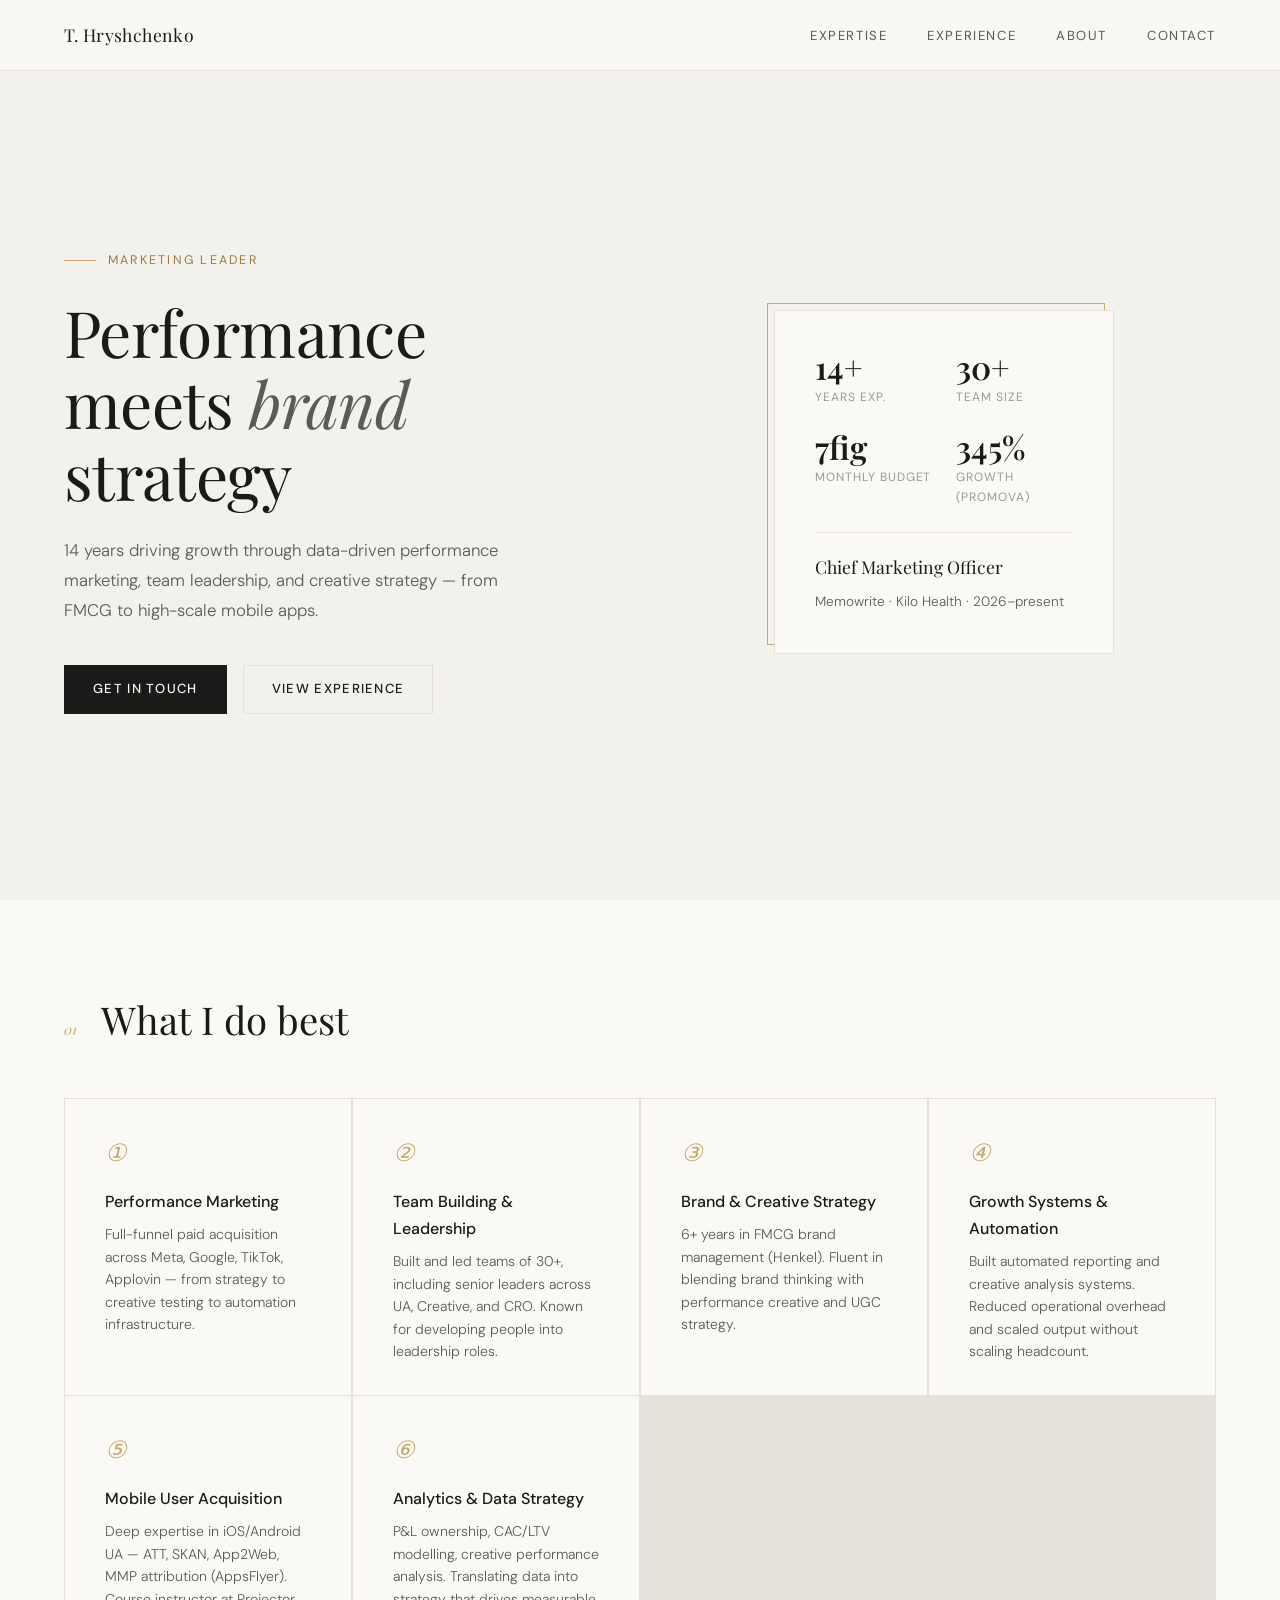
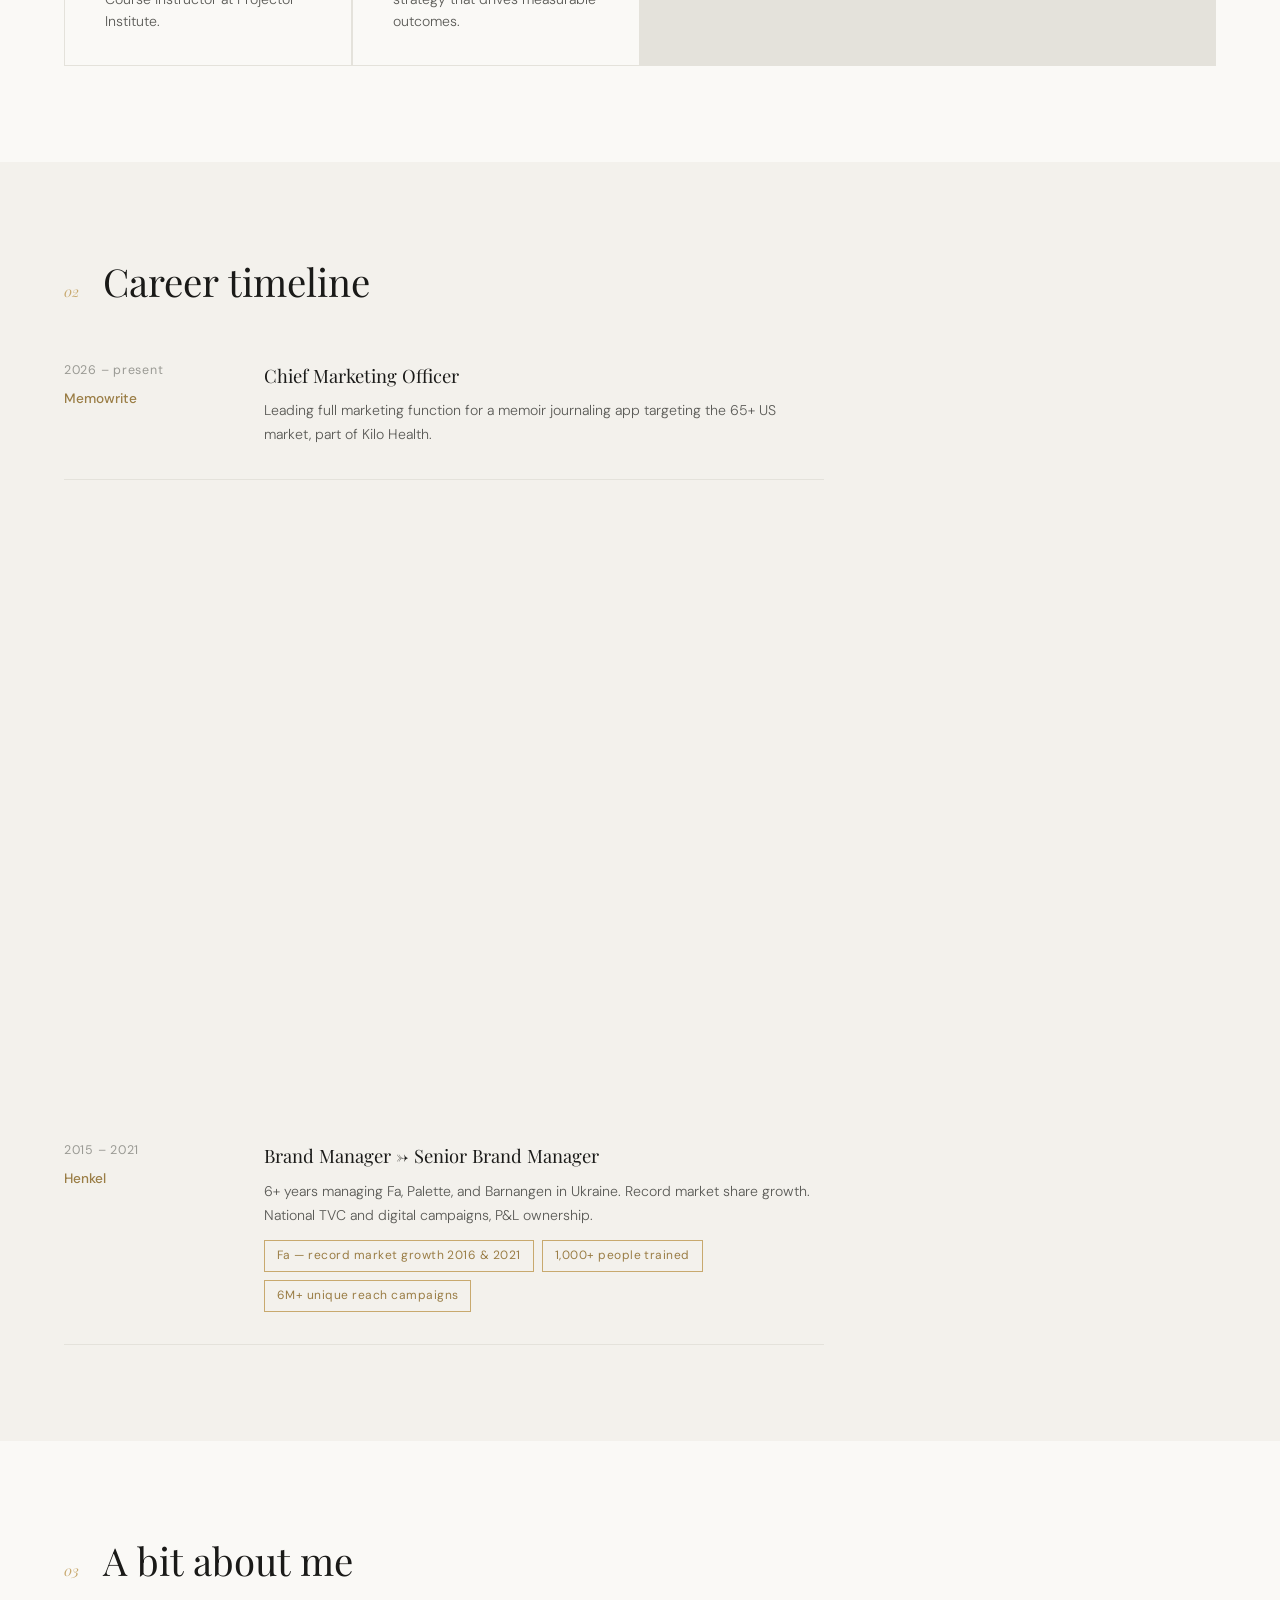
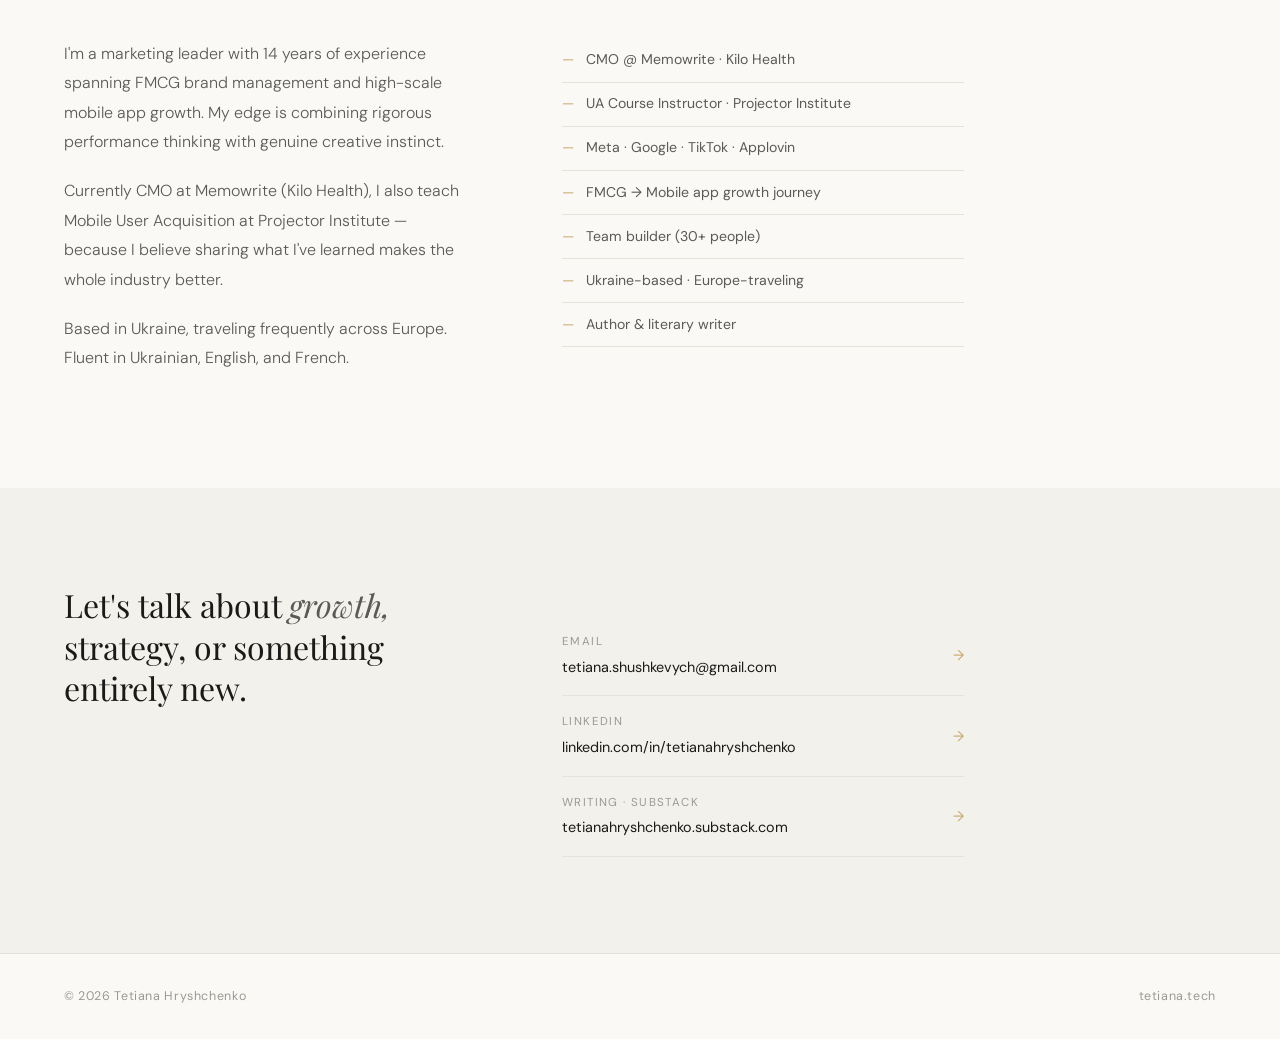
==== index.html @ 13cd7131 "Add files via upload" ====
<!DOCTYPE html>
<html lang="en">
<head>
<meta charset="UTF-8">
<meta name="viewport" content="width=device-width, initial-scale=1.0">
<title>Tetiana Hryshchenko — Marketing Leader</title>
<link rel="preconnect" href="https://fonts.googleapis.com">
<link href="https://fonts.googleapis.com/css2?family=Playfair+Display:ital,wght@0,400;0,600;1,400&family=DM+Sans:wght@300;400;500&display=swap" rel="stylesheet">
<style>
  *, *::before, *::after { box-sizing: border-box; margin: 0; padding: 0; }

  :root {
    --ink: #1a1a18;
    --ink-soft: #5a5a56;
    --ink-muted: #9a9a94;
    --paper: #faf9f6;
    --paper-warm: #f3f1ec;
    --accent: #c8a96e;
    --accent-dark: #9a7d45;
    --line: #e4e2db;
  }

  html { scroll-behavior: smooth; }

  body {
    font-family: 'DM Sans', sans-serif;
    background: var(--paper);
    color: var(--ink);
    font-size: 16px;
    line-height: 1.7;
    overflow-x: hidden;
  }

  /* NAV */
  nav {
    position: fixed; top: 0; left: 0; right: 0; z-index: 100;
    display: flex; align-items: center; justify-content: space-between;
    padding: 1.25rem 4rem;
    background: rgba(250,249,246,0.92);
    backdrop-filter: blur(12px);
    border-bottom: 0.5px solid var(--line);
  }

  .nav-logo {
    font-family: 'Playfair Display', serif;
    font-size: 1.1rem;
    color: var(--ink);
    text-decoration: none;
    letter-spacing: 0.02em;
  }

  .nav-links { display: flex; gap: 2.5rem; list-style: none; }
  .nav-links a {
    font-size: 0.82rem;
    letter-spacing: 0.12em;
    text-transform: uppercase;
    color: var(--ink-soft);
    text-decoration: none;
    transition: color 0.2s;
  }
  .nav-links a:hover { color: var(--ink); }

  /* HERO */
  .hero {
    min-height: 100vh;
    display: grid;
    grid-template-columns: 1fr 1fr;
    align-items: center;
    padding: 8rem 4rem 4rem;
    gap: 4rem;
    position: relative;
  }

  .hero::before {
    content: '';
    position: absolute;
    top: 0; right: 0;
    width: 45%;
    height: 100%;
    background: var(--paper-warm);
    z-index: 0;
  }

  .hero-text { position: relative; z-index: 1; }

  .hero-eyebrow {
    font-size: 0.78rem;
    letter-spacing: 0.18em;
    text-transform: uppercase;
    color: var(--accent-dark);
    margin-bottom: 1.5rem;
    display: flex;
    align-items: center;
    gap: 0.75rem;
  }

  .hero-eyebrow::before {
    content: '';
    display: inline-block;
    width: 2rem;
    height: 1px;
    background: var(--accent);
  }

  h1 {
    font-family: 'Playfair Display', serif;
    font-size: clamp(2.8rem, 5vw, 4.2rem);
    font-weight: 400;
    line-height: 1.12;
    letter-spacing: -0.01em;
    margin-bottom: 1.5rem;
  }

  h1 em {
    font-style: italic;
    color: var(--ink-soft);
  }

  .hero-desc {
    font-size: 1.05rem;
    color: var(--ink-soft);
    max-width: 460px;
    margin-bottom: 2.5rem;
    font-weight: 300;
    line-height: 1.8;
  }

  .cta-row { display: flex; gap: 1rem; flex-wrap: wrap; }

  .btn {
    display: inline-block;
    padding: 0.75rem 1.75rem;
    font-size: 0.82rem;
    letter-spacing: 0.1em;
    text-transform: uppercase;
    text-decoration: none;
    font-family: 'DM Sans', sans-serif;
    font-weight: 500;
    transition: all 0.2s;
    cursor: pointer;
  }

  .btn-primary {
    background: var(--ink);
    color: var(--paper);
    border: 1px solid var(--ink);
  }
  .btn-primary:hover { background: var(--ink-soft); border-color: var(--ink-soft); }

  .btn-outline {
    background: transparent;
    color: var(--ink);
    border: 1px solid var(--line);
  }
  .btn-outline:hover { border-color: var(--ink-soft); }

  .hero-visual {
    position: relative; z-index: 1;
    display: flex;
    align-items: flex-end;
    justify-content: center;
    padding: 2rem;
  }

  .hero-card {
    background: var(--paper);
    border: 0.5px solid var(--line);
    padding: 2.5rem;
    max-width: 340px;
    width: 100%;
    position: relative;
  }

  .hero-card::before {
    content: '';
    position: absolute;
    top: -8px; left: -8px;
    right: 8px; bottom: 8px;
    border: 0.5px solid var(--accent);
    z-index: -1;
  }

  .stat-row {
    display: grid;
    grid-template-columns: 1fr 1fr;
    gap: 1.5rem;
    margin-bottom: 1.5rem;
  }

  .stat-item { }
  .stat-num {
    font-family: 'Playfair Display', serif;
    font-size: 2rem;
    font-weight: 600;
    line-height: 1;
    color: var(--ink);
  }
  .stat-label {
    font-size: 0.75rem;
    color: var(--ink-muted);
    letter-spacing: 0.08em;
    text-transform: uppercase;
    margin-top: 0.25rem;
  }

  .hero-card-title {
    font-family: 'Playfair Display', serif;
    font-size: 1.1rem;
    margin-bottom: 0.5rem;
  }

  .hero-card-sub {
    font-size: 0.85rem;
    color: var(--ink-soft);
    font-weight: 300;
  }

  .hero-card-divider {
    height: 0.5px;
    background: var(--line);
    margin: 1.25rem 0;
  }

  /* SECTIONS */
  section { padding: 6rem 4rem; }
  section:nth-child(even) { background: var(--paper-warm); }

  .section-header {
    display: flex;
    align-items: baseline;
    gap: 1.5rem;
    margin-bottom: 3.5rem;
  }

  .section-num {
    font-family: 'Playfair Display', serif;
    font-size: 0.9rem;
    color: var(--accent);
    font-style: italic;
  }

  h2 {
    font-family: 'Playfair Display', serif;
    font-size: clamp(1.8rem, 3vw, 2.4rem);
    font-weight: 400;
    line-height: 1.2;
  }

  /* EXPERTISE */
  .expertise-grid {
    display: grid;
    grid-template-columns: repeat(auto-fit, minmax(260px, 1fr));
    gap: 1.5px;
    background: var(--line);
    border: 0.5px solid var(--line);
  }

  .expertise-cell {
    background: var(--paper);
    padding: 2rem 2.5rem;
    transition: background 0.2s;
  }

  .expertise-cell:hover { background: var(--paper-warm); }

  .expertise-icon {
    font-size: 1.5rem;
    margin-bottom: 1rem;
    color: var(--accent);
    font-family: 'Playfair Display', serif;
    font-style: italic;
  }

  .expertise-title {
    font-weight: 500;
    font-size: 1rem;
    margin-bottom: 0.5rem;
  }

  .expertise-desc {
    font-size: 0.88rem;
    color: var(--ink-soft);
    line-height: 1.6;
    font-weight: 300;
  }

  /* EXPERIENCE */
  .timeline { max-width: 760px; }

  .timeline-item {
    display: grid;
    grid-template-columns: 160px 1fr;
    gap: 2.5rem;
    padding: 2rem 0;
    border-bottom: 0.5px solid var(--line);
    position: relative;
  }

  .timeline-item:first-child { padding-top: 0; }

  .timeline-left { }

  .timeline-period {
    font-size: 0.78rem;
    color: var(--ink-muted);
    letter-spacing: 0.06em;
    margin-bottom: 0.35rem;
  }

  .timeline-company {
    font-size: 0.85rem;
    color: var(--accent-dark);
    font-weight: 500;
  }

  .timeline-right { }

  .timeline-role {
    font-family: 'Playfair Display', serif;
    font-size: 1.15rem;
    margin-bottom: 0.5rem;
    font-weight: 400;
  }

  .timeline-desc {
    font-size: 0.88rem;
    color: var(--ink-soft);
    font-weight: 300;
    line-height: 1.7;
  }

  .timeline-highlights {
    list-style: none;
    margin-top: 0.75rem;
    display: flex;
    flex-wrap: wrap;
    gap: 0.5rem;
  }

  .timeline-highlights li {
    font-size: 0.75rem;
    padding: 0.3rem 0.75rem;
    border: 0.5px solid var(--accent);
    color: var(--accent-dark);
    letter-spacing: 0.04em;
  }

  /* ABOUT */
  .about-grid {
    display: grid;
    grid-template-columns: 1fr 1fr;
    gap: 6rem;
    align-items: start;
    max-width: 900px;
  }

  .about-text p {
    color: var(--ink-soft);
    font-weight: 300;
    line-height: 1.85;
    margin-bottom: 1.2rem;
    font-size: 1rem;
  }

  .about-list { list-style: none; }
  .about-list li {
    padding: 0.6rem 0;
    border-bottom: 0.5px solid var(--line);
    font-size: 0.88rem;
    color: var(--ink-soft);
    display: flex;
    gap: 0.75rem;
    align-items: center;
  }
  .about-list li::before {
    content: '—';
    color: var(--accent);
    flex-shrink: 0;
  }

  /* CONTACT */
  .contact-inner {
    display: grid;
    grid-template-columns: 1fr 1fr;
    gap: 6rem;
    align-items: start;
    max-width: 900px;
  }

  .contact-text {
    font-family: 'Playfair Display', serif;
    font-size: clamp(1.6rem, 2.5vw, 2.2rem);
    font-weight: 400;
    line-height: 1.3;
    color: var(--ink);
  }

  .contact-text em {
    font-style: italic;
    color: var(--ink-soft);
  }

  .contact-links { list-style: none; margin-top: 2rem; }
  .contact-links li {
    padding: 1rem 0;
    border-bottom: 0.5px solid var(--line);
  }
  .contact-links a {
    text-decoration: none;
    color: var(--ink);
    font-size: 0.9rem;
    display: flex;
    align-items: center;
    justify-content: space-between;
    transition: color 0.2s;
  }
  .contact-links a:hover { color: var(--accent-dark); }
  .contact-links .link-label {
    font-size: 0.72rem;
    letter-spacing: 0.12em;
    text-transform: uppercase;
    color: var(--ink-muted);
    margin-bottom: 0.2rem;
  }
  .contact-links .arrow { color: var(--accent); }

  /* FOOTER */
  footer {
    padding: 2rem 4rem;
    border-top: 0.5px solid var(--line);
    display: flex;
    justify-content: space-between;
    align-items: center;
    font-size: 0.78rem;
    color: var(--ink-muted);
    letter-spacing: 0.05em;
  }

  /* ANIMATIONS */
  .fade-up {
    opacity: 0;
    transform: translateY(24px);
    transition: opacity 0.7s ease, transform 0.7s ease;
  }
  .fade-up.visible {
    opacity: 1;
    transform: none;
  }

  /* RESPONSIVE */
  @media (max-width: 900px) {
    nav { padding: 1rem 1.5rem; }
    .nav-links { display: none; }
    .hero { grid-template-columns: 1fr; padding: 6rem 1.5rem 3rem; min-height: auto; }
    .hero::before { display: none; }
    .hero-visual { display: none; }
    section { padding: 4rem 1.5rem; }
    .timeline-item { grid-template-columns: 1fr; gap: 0.5rem; }
    .about-grid, .contact-inner { grid-template-columns: 1fr; gap: 2.5rem; }
    footer { padding: 1.5rem; flex-direction: column; gap: 0.5rem; text-align: center; }
  }
</style>
</head>
<body>

<nav>
  <a href="#" class="nav-logo">T. Hryshchenko</a>
  <ul class="nav-links">
    <li><a href="#expertise">Expertise</a></li>
    <li><a href="#experience">Experience</a></li>
    <li><a href="#about">About</a></li>
    <li><a href="#contact">Contact</a></li>
  </ul>
</nav>

<!-- HERO -->
<section class="hero" id="top">
  <div class="hero-text">
    <div class="hero-eyebrow">Marketing Leader</div>
    <h1>Performance<br>meets <em>brand</em><br>strategy</h1>
    <p class="hero-desc">14 years driving growth through data-driven performance marketing, team leadership, and creative strategy — from FMCG to high-scale mobile apps.</p>
    <div class="cta-row">
      <a href="#contact" class="btn btn-primary">Get in touch</a>
      <a href="#experience" class="btn btn-outline">View experience</a>
    </div>
  </div>

  <div class="hero-visual">
    <div class="hero-card">
      <div class="stat-row">
        <div class="stat-item">
          <div class="stat-num">14+</div>
          <div class="stat-label">Years exp.</div>
        </div>
        <div class="stat-item">
          <div class="stat-num">30+</div>
          <div class="stat-label">Team size</div>
        </div>
        <div class="stat-item">
          <div class="stat-num">7fig</div>
          <div class="stat-label">Monthly budget</div>
        </div>
        <div class="stat-item">
          <div class="stat-num">345%</div>
          <div class="stat-label">Growth (Promova)</div>
        </div>
      </div>
      <div class="hero-card-divider"></div>
      <div class="hero-card-title">Chief Marketing Officer</div>
      <div class="hero-card-sub">Memowrite · Kilo Health · 2026–present</div>
    </div>
  </div>
</section>

<!-- EXPERTISE -->
<section id="expertise">
  <div class="section-header fade-up">
    <span class="section-num">01</span>
    <h2>What I do best</h2>
  </div>
  <div class="expertise-grid">
    <div class="expertise-cell fade-up">
      <div class="expertise-icon">①</div>
      <div class="expertise-title">Performance Marketing</div>
      <div class="expertise-desc">Full-funnel paid acquisition across Meta, Google, TikTok, Applovin — from strategy to creative testing to automation infrastructure.</div>
    </div>
    <div class="expertise-cell fade-up">
      <div class="expertise-icon">②</div>
      <div class="expertise-title">Team Building & Leadership</div>
      <div class="expertise-desc">Built and led teams of 30+, including senior leaders across UA, Creative, and CRO. Known for developing people into leadership roles.</div>
    </div>
    <div class="expertise-cell fade-up">
      <div class="expertise-icon">③</div>
      <div class="expertise-title">Brand & Creative Strategy</div>
      <div class="expertise-desc">6+ years in FMCG brand management (Henkel). Fluent in blending brand thinking with performance creative and UGC strategy.</div>
    </div>
    <div class="expertise-cell fade-up">
      <div class="expertise-icon">④</div>
      <div class="expertise-title">Growth Systems & Automation</div>
      <div class="expertise-desc">Built automated reporting and creative analysis systems. Reduced operational overhead and scaled output without scaling headcount.</div>
    </div>
    <div class="expertise-cell fade-up">
      <div class="expertise-icon">⑤</div>
      <div class="expertise-title">Mobile User Acquisition</div>
      <div class="expertise-desc">Deep expertise in iOS/Android UA — ATT, SKAN, App2Web, MMP attribution (AppsFlyer). Course instructor at Projector Institute.</div>
    </div>
    <div class="expertise-cell fade-up">
      <div class="expertise-icon">⑥</div>
      <div class="expertise-title">Analytics & Data Strategy</div>
      <div class="expertise-desc">P&L ownership, CAC/LTV modelling, creative performance analysis. Translating data into strategy that drives measurable outcomes.</div>
    </div>
  </div>
</section>

<!-- EXPERIENCE -->
<section id="experience">
  <div class="section-header fade-up">
    <span class="section-num">02</span>
    <h2>Career timeline</h2>
  </div>
  <div class="timeline">

    <div class="timeline-item fade-up">
      <div class="timeline-left">
        <div class="timeline-period">2026 – present</div>
        <div class="timeline-company">Memowrite</div>
      </div>
      <div class="timeline-right">
        <div class="timeline-role">Chief Marketing Officer</div>
        <div class="timeline-desc">Leading full marketing function for a memoir journaling app targeting the 65+ US market, part of Kilo Health.</div>
      </div>
    </div>

    <div class="timeline-item fade-up">
      <div class="timeline-left">
        <div class="timeline-period">2025 – 2026</div>
        <div class="timeline-company">w7g (SUITSME)</div>
      </div>
      <div class="timeline-right">
        <div class="timeline-role">VP of Marketing</div>
        <div class="timeline-desc">Built performance marketing infrastructure from early-stage to scalable acquisition across Meta, Applovin, and web for mental health app Fabu.</div>
        <ul class="timeline-highlights">
          <li>Double-digit CAC reduction</li>
          <li>100%+ ROAS weeks on web</li>
          <li>UA–Creative–Product collaboration</li>
        </ul>
      </div>
    </div>

    <div class="timeline-item fade-up">
      <div class="timeline-left">
        <div class="timeline-period">2024 – 2025</div>
        <div class="timeline-company">Genesis / Promova</div>
      </div>
      <div class="timeline-right">
        <div class="timeline-role">Head of Performance Marketing</div>
        <div class="timeline-desc">Built a full-stack performance engine for a language learning app — integrating strategy, media buying, creative production, analytics, and automation.</div>
        <ul class="timeline-highlights">
          <li>345% growth</li>
          <li>7-figure monthly budget</li>
          <li>Team of 30+</li>
        </ul>
      </div>
    </div>

    <div class="timeline-item fade-up">
      <div class="timeline-left">
        <div class="timeline-period">2023 – 2024</div>
        <div class="timeline-company">Genesis / Promova</div>
      </div>
      <div class="timeline-right">
        <div class="timeline-role">User Acquisition Lead</div>
        <div class="timeline-desc">Led strategic scaling of paid UA across Meta, Google, Snapchat, TikTok — achieving target CAC and ROMI across multiple acquisition streams.</div>
        <ul class="timeline-highlights">
          <li>Team of 6+ media buyers</li>
          <li>4 promoted to leadership</li>
        </ul>
      </div>
    </div>

    <div class="timeline-item fade-up">
      <div class="timeline-left">
        <div class="timeline-period">2015 – 2021</div>
        <div class="timeline-company">Henkel</div>
      </div>
      <div class="timeline-right">
        <div class="timeline-role">Brand Manager → Senior Brand Manager</div>
        <div class="timeline-desc">6+ years managing Fa, Palette, and Barnangen in Ukraine. Record market share growth. National TVC and digital campaigns, P&L ownership.</div>
        <ul class="timeline-highlights">
          <li>Fa — record market growth 2016 & 2021</li>
          <li>1,000+ people trained</li>
          <li>6M+ unique reach campaigns</li>
        </ul>
      </div>
    </div>

  </div>
</section>

<!-- ABOUT -->
<section id="about">
  <div class="section-header fade-up">
    <span class="section-num">03</span>
    <h2>A bit about me</h2>
  </div>
  <div class="about-grid">
    <div class="about-text fade-up">
      <p>I'm a marketing leader with 14 years of experience spanning FMCG brand management and high-scale mobile app growth. My edge is combining rigorous performance thinking with genuine creative instinct.</p>
      <p>Currently CMO at Memowrite (Kilo Health), I also teach Mobile User Acquisition at Projector Institute — because I believe sharing what I've learned makes the whole industry better.</p>
      <p>Based in Ukraine, traveling frequently across Europe. Fluent in Ukrainian, English, and French.</p>
    </div>
    <div class="fade-up">
      <ul class="about-list">
        <li>CMO @ Memowrite · Kilo Health</li>
        <li>UA Course Instructor · Projector Institute</li>
        <li>Meta · Google · TikTok · Applovin</li>
        <li>FMCG → Mobile app growth journey</li>
        <li>Team builder (30+ people)</li>
        <li>Ukraine-based · Europe-traveling</li>
        <li>Author & literary writer</li>
      </ul>
    </div>
  </div>
</section>

<!-- CONTACT -->
<section id="contact">
  <div class="contact-inner">
    <div class="fade-up">
      <div class="contact-text">
        Let's talk about <em>growth,</em> strategy, or something entirely new.
      </div>
    </div>
    <div class="fade-up">
      <ul class="contact-links">
        <li>
          <a href="mailto:tetiana.shushkevych@gmail.com">
            <div>
              <div class="link-label">Email</div>
              tetiana.shushkevych@gmail.com
            </div>
            <span class="arrow">→</span>
          </a>
        </li>
        <li>
          <a href="https://www.linkedin.com/in/tetianahryshchenko" target="_blank" rel="noopener">
            <div>
              <div class="link-label">LinkedIn</div>
              linkedin.com/in/tetianahryshchenko
            </div>
            <span class="arrow">→</span>
          </a>
        </li>
        <li>
          <a href="https://tetianahryshchenko.substack.com" target="_blank" rel="noopener">
            <div>
              <div class="link-label">Writing · Substack</div>
              tetianahryshchenko.substack.com
            </div>
            <span class="arrow">→</span>
          </a>
        </li>
      </ul>
    </div>
  </div>
</section>

<footer>
  <span>© 2026 Tetiana Hryshchenko</span>
  <span>tetiana.tech</span>
</footer>

<script>
  const observer = new IntersectionObserver((entries) => {
    entries.forEach((entry, i) => {
      if (entry.isIntersecting) {
        setTimeout(() => entry.target.classList.add('visible'), i * 80);
      }
    });
  }, { threshold: 0.12 });

  document.querySelectorAll('.fade-up').forEach(el => observer.observe(el));
</script>
</body>
</html>
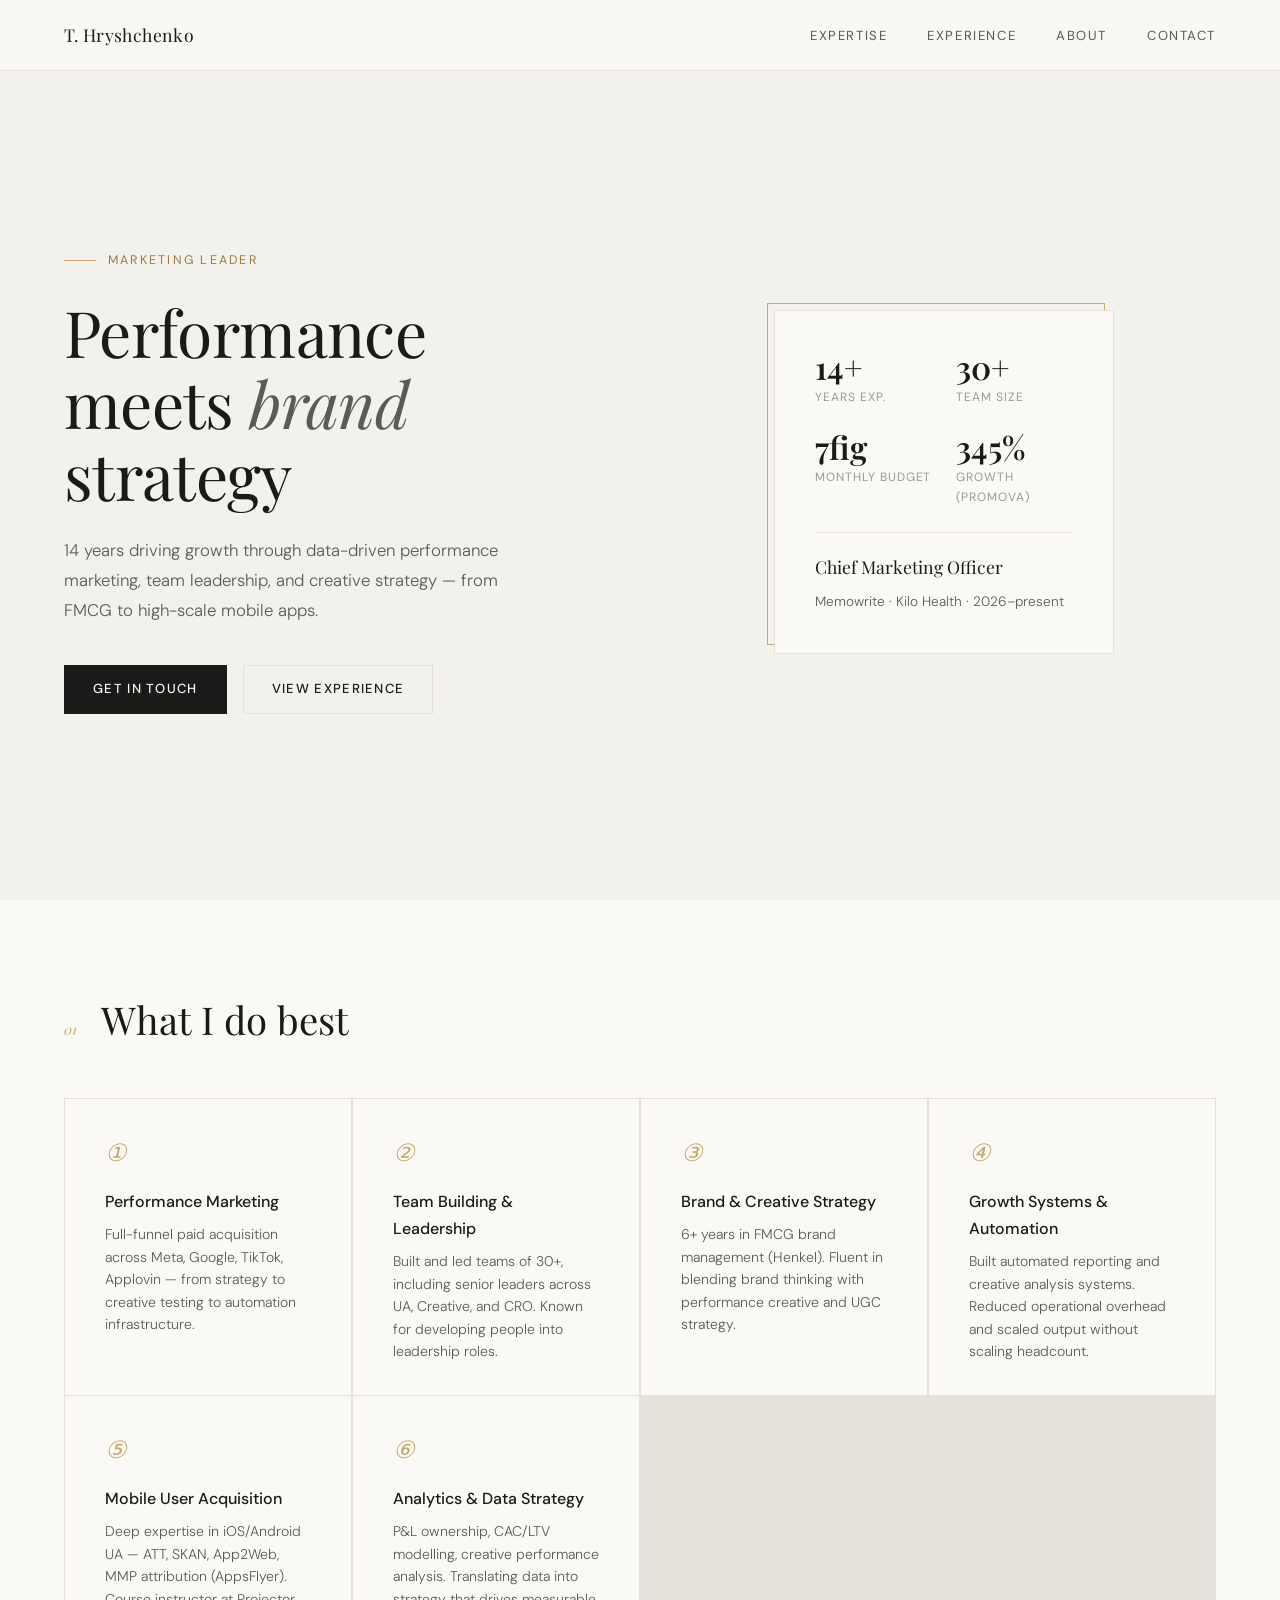
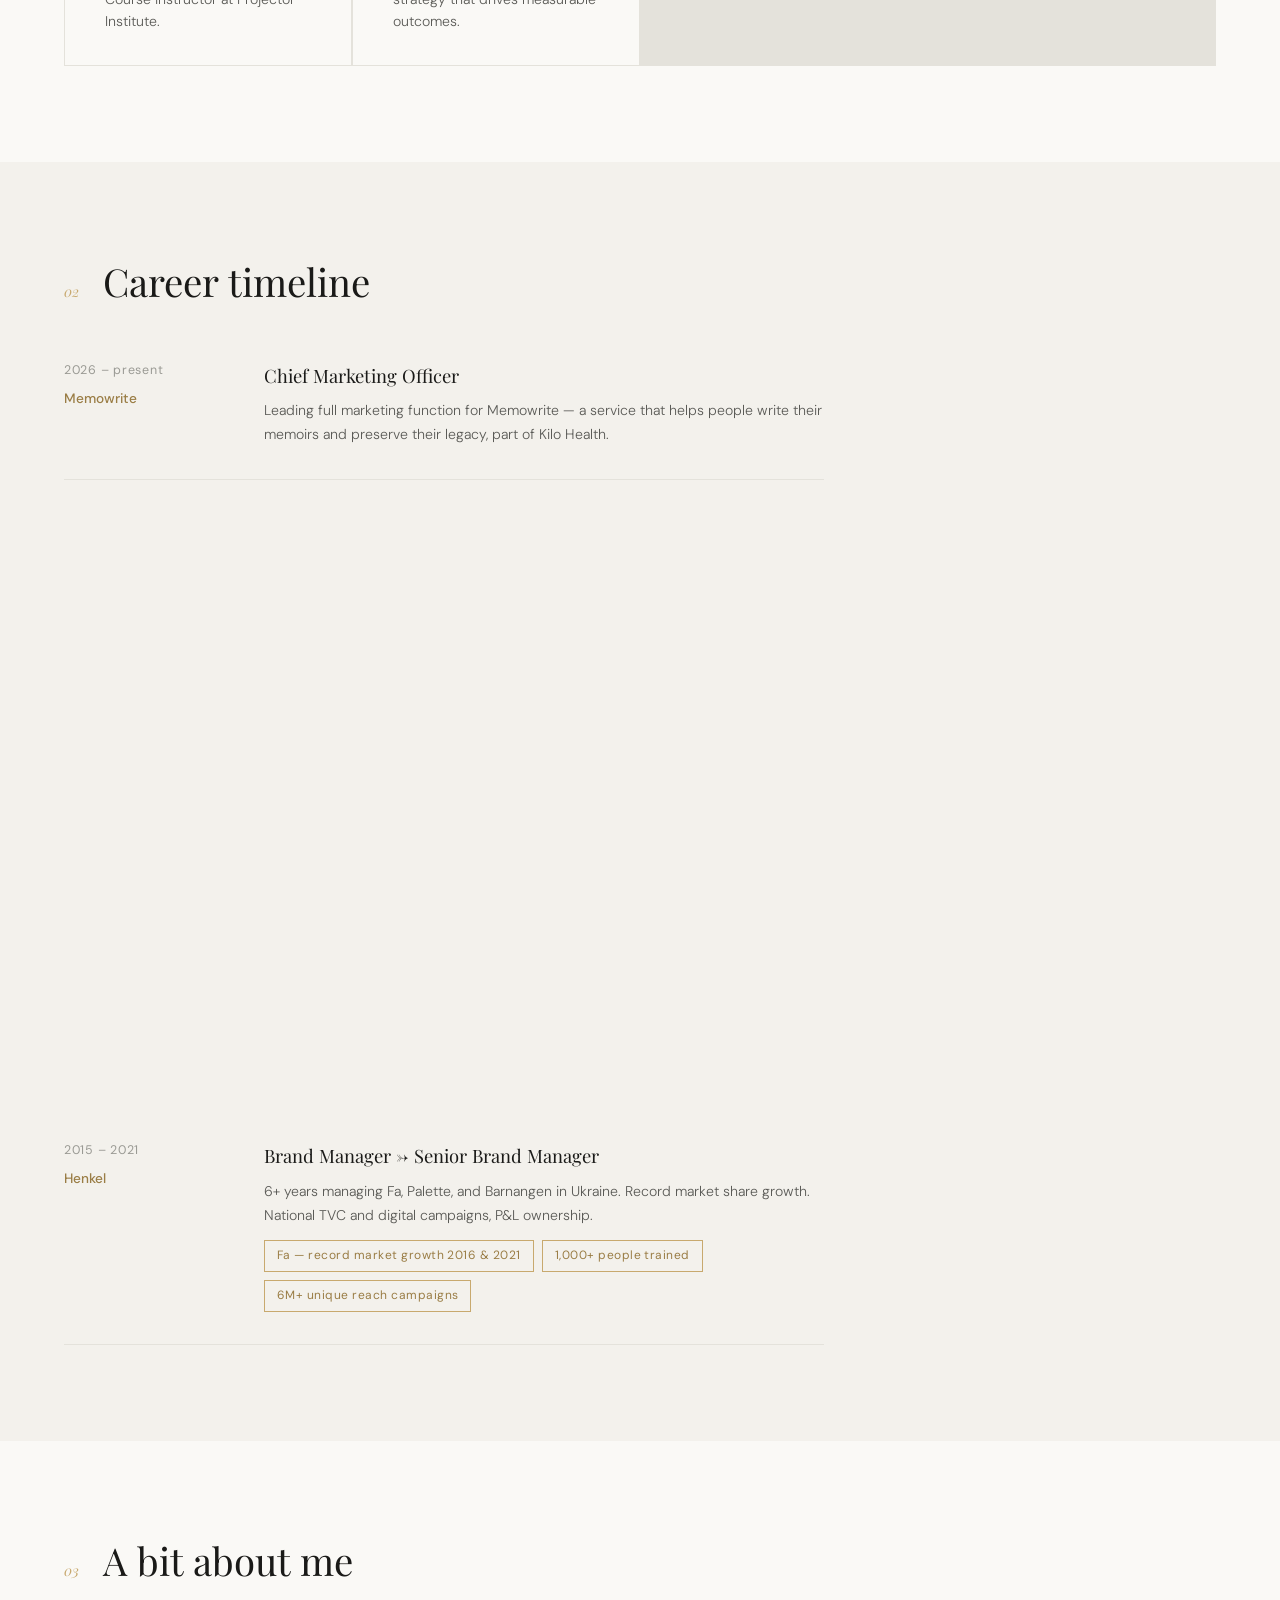
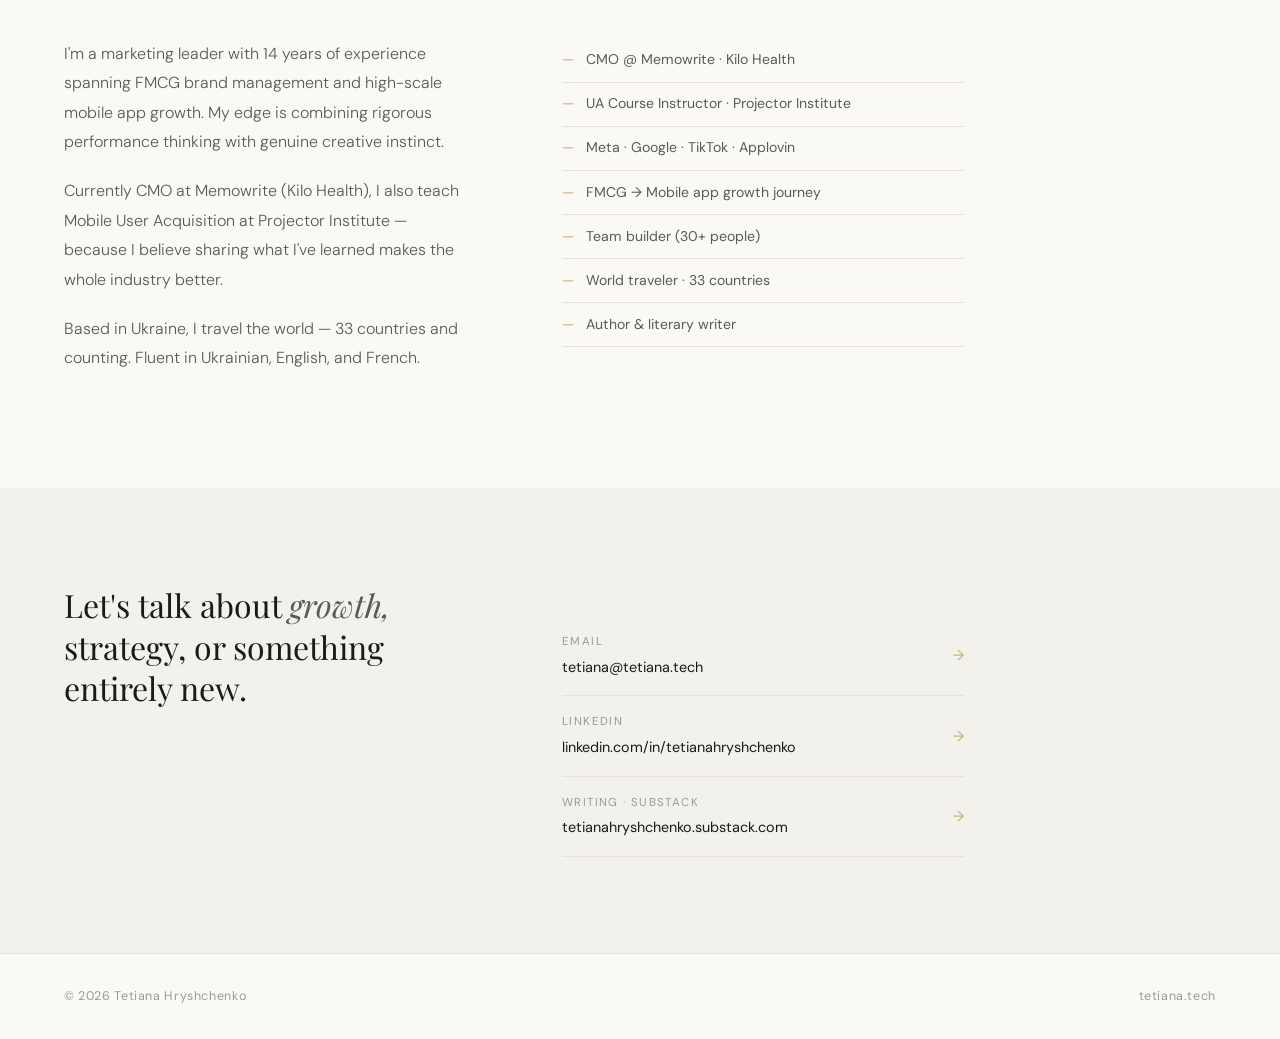
==== commit 2968e40e: "Add files via upload" ====
--- a/index.html
+++ b/index.html
@@ -567,7 +567,7 @@
       </div>
       <div class="timeline-right">
         <div class="timeline-role">Chief Marketing Officer</div>
-        <div class="timeline-desc">Leading full marketing function for a memoir journaling app targeting the 65+ US market, part of Kilo Health.</div>
+        <div class="timeline-desc">Leading full marketing function for Memowrite — a service that helps people write their memoirs and preserve their legacy, part of Kilo Health.</div>
       </div>
     </div>
 
@@ -647,7 +647,7 @@
     <div class="about-text fade-up">
       <p>I'm a marketing leader with 14 years of experience spanning FMCG brand management and high-scale mobile app growth. My edge is combining rigorous performance thinking with genuine creative instinct.</p>
       <p>Currently CMO at Memowrite (Kilo Health), I also teach Mobile User Acquisition at Projector Institute — because I believe sharing what I've learned makes the whole industry better.</p>
-      <p>Based in Ukraine, traveling frequently across Europe. Fluent in Ukrainian, English, and French.</p>
+      <p>Based in Ukraine, I travel the world — 33 countries and counting. Fluent in Ukrainian, English, and French.</p>
     </div>
     <div class="fade-up">
       <ul class="about-list">
@@ -656,7 +656,7 @@
         <li>Meta · Google · TikTok · Applovin</li>
         <li>FMCG → Mobile app growth journey</li>
         <li>Team builder (30+ people)</li>
-        <li>Ukraine-based · Europe-traveling</li>
+        <li>World traveler · 33 countries</li>
         <li>Author & literary writer</li>
       </ul>
     </div>
@@ -674,10 +674,10 @@
     <div class="fade-up">
       <ul class="contact-links">
         <li>
-          <a href="mailto:tetiana.shushkevych@gmail.com">
+          <a href="mailto:tetiana@tetiana.tech">
             <div>
               <div class="link-label">Email</div>
-              tetiana.shushkevych@gmail.com
+              tetiana@tetiana.tech
             </div>
             <span class="arrow">→</span>
           </a>
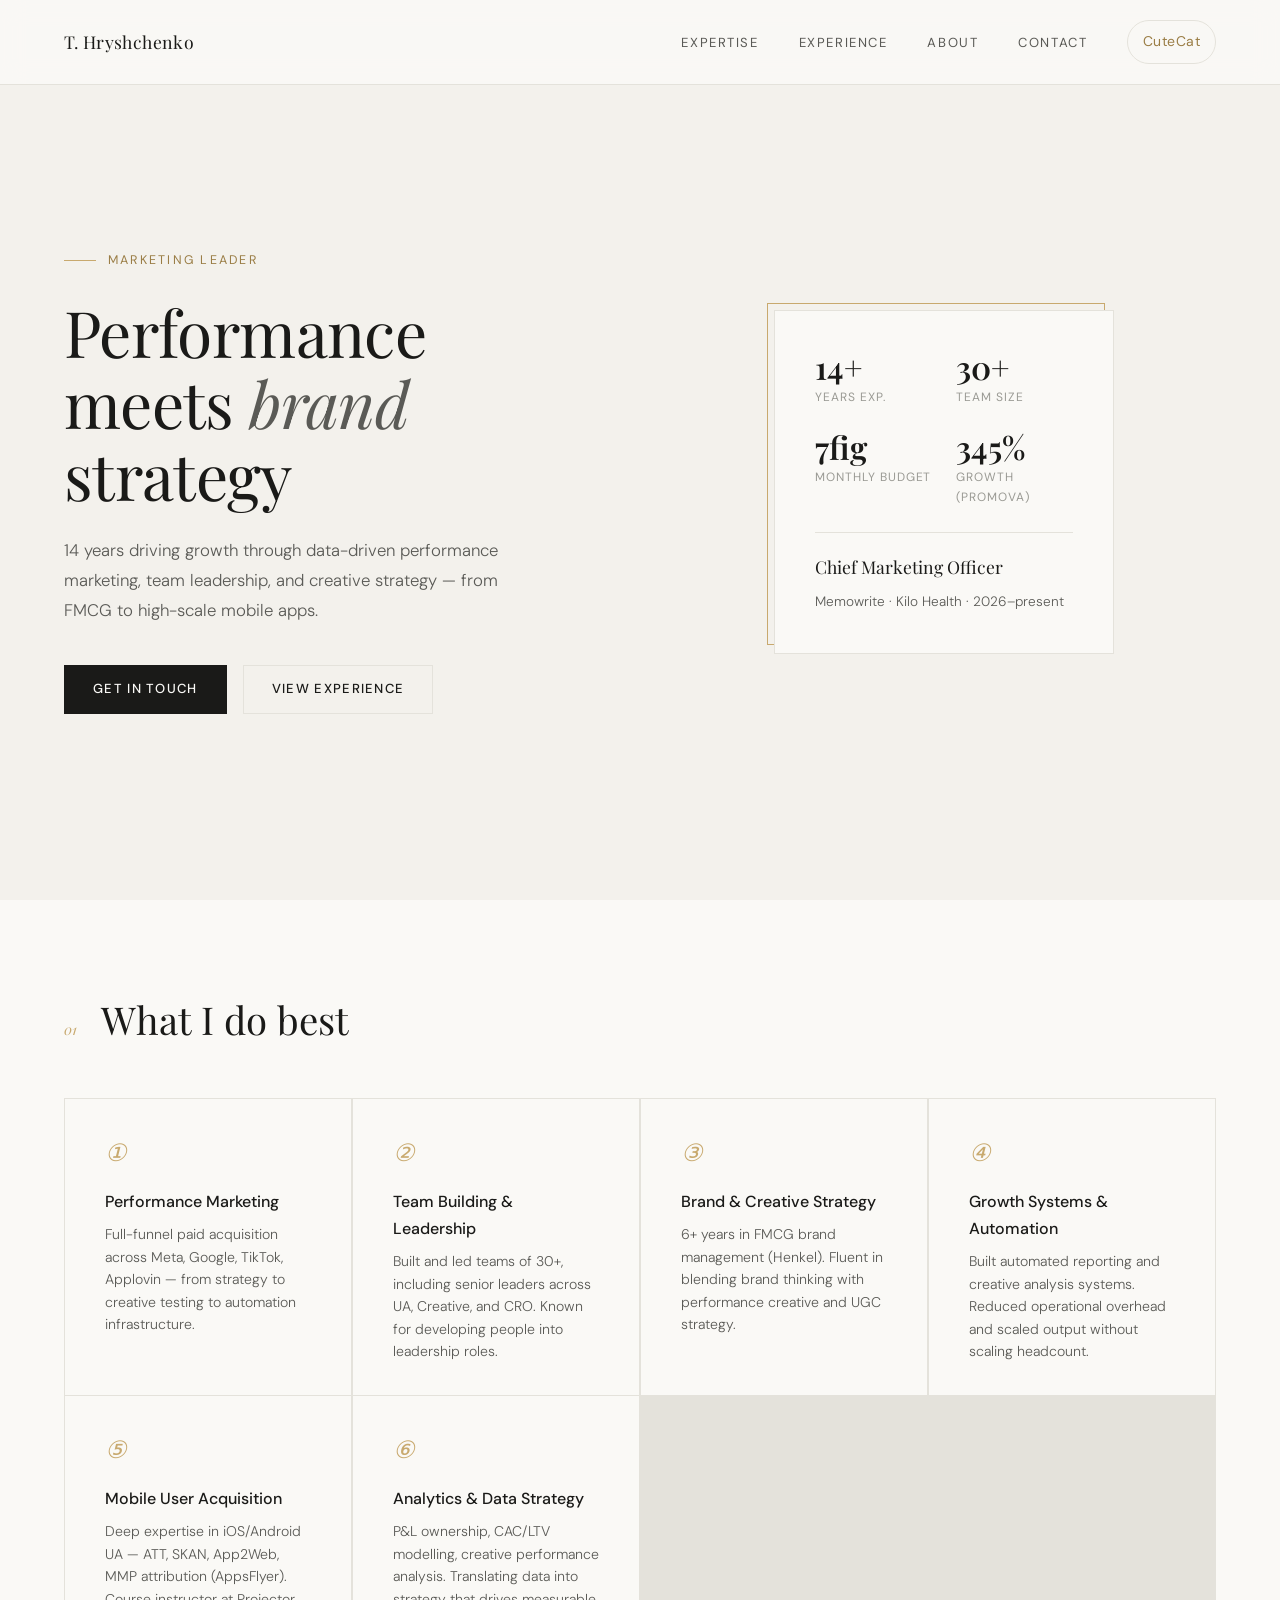
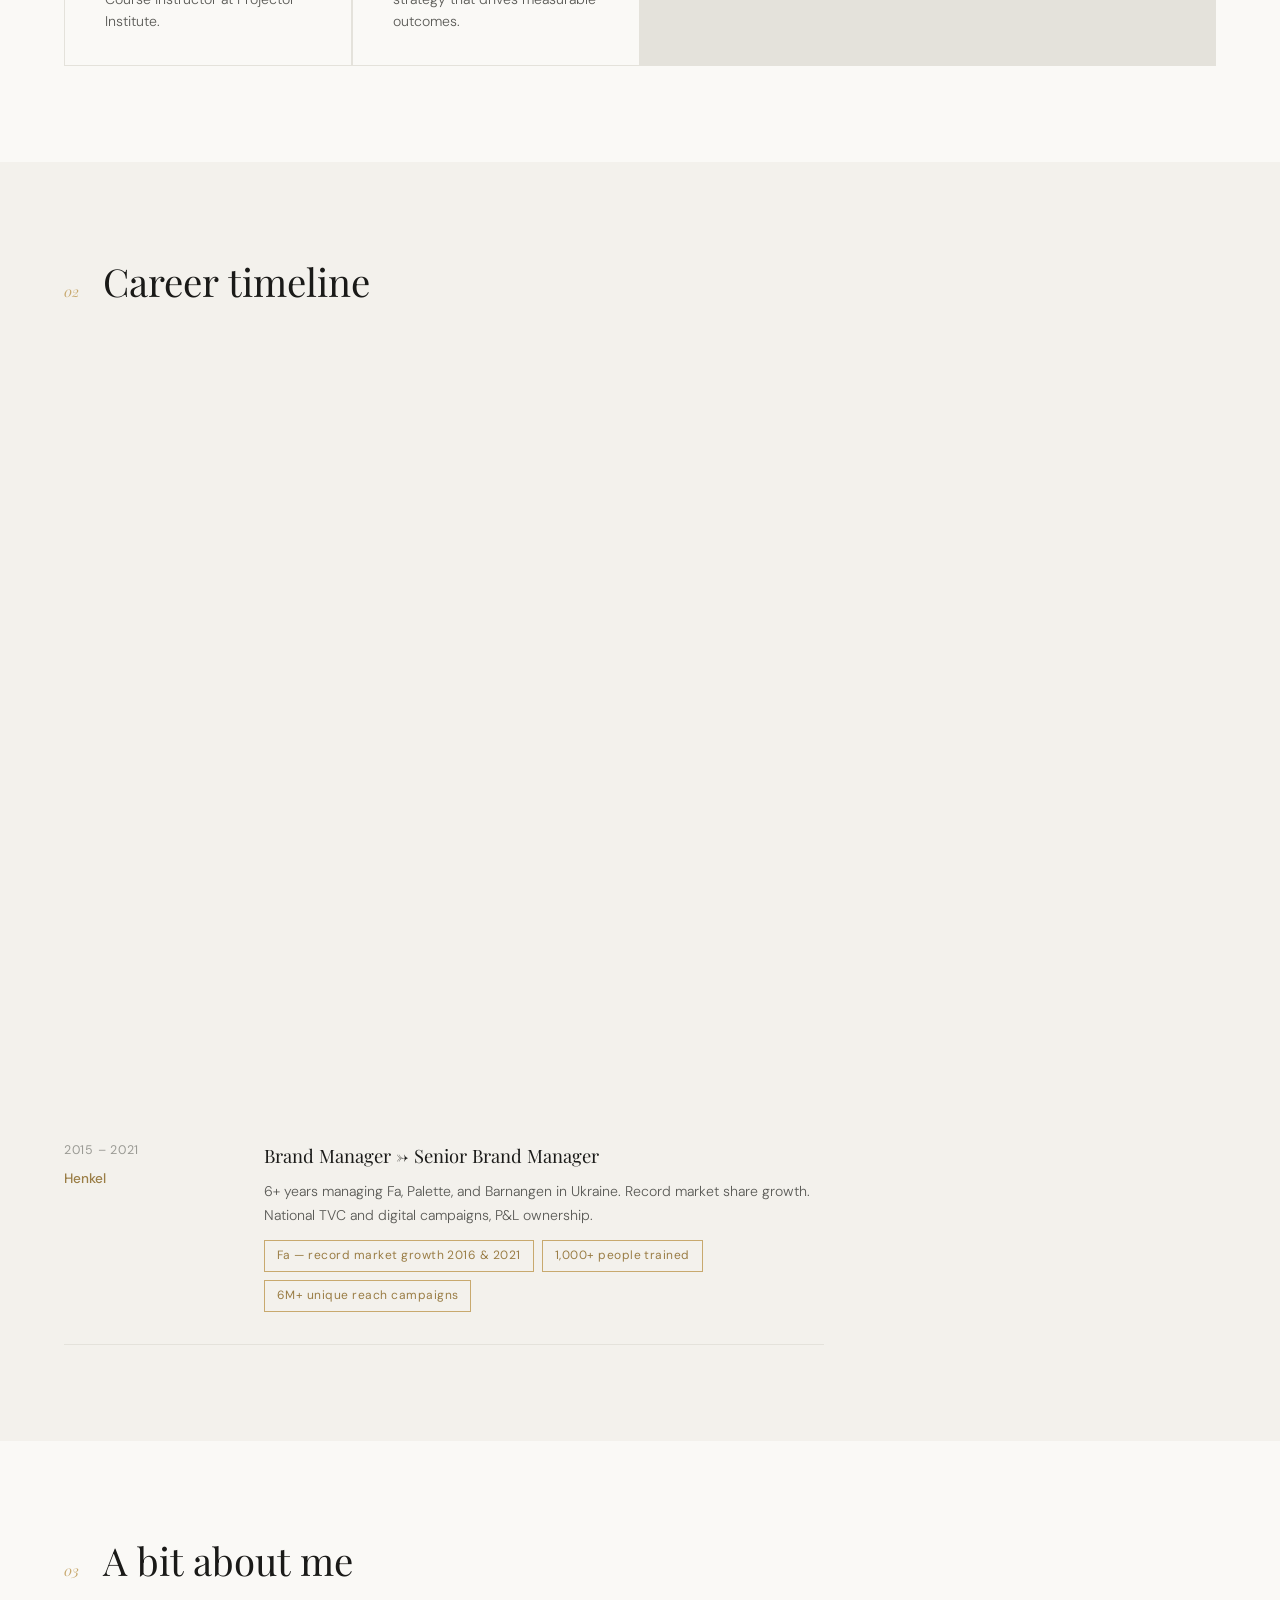
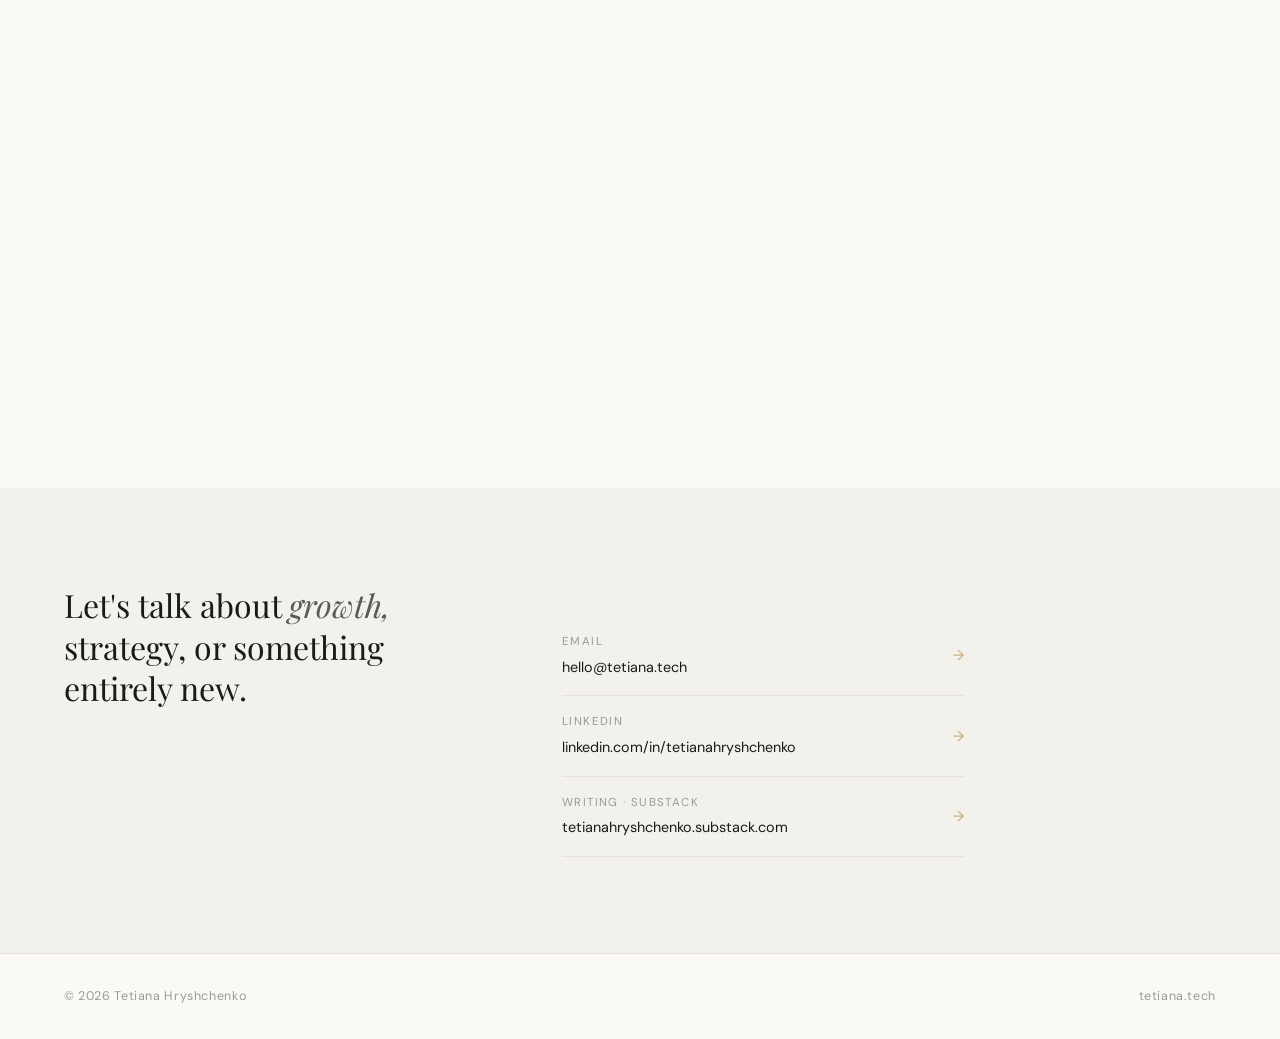
==== commit 394adf3e: "Update contact email and link homepage to CuteCat" ====
--- a/index.html
+++ b/index.html
@@ -59,6 +59,14 @@
     transition: color 0.2s;
   }
   .nav-links a:hover { color: var(--ink); }
+  .nav-links .nav-product a {
+    display: inline-flex; align-items: center; min-height: 44px;
+    padding: 0 0.9rem; border: 1px solid var(--line);
+    border-radius: 999px; color: var(--accent-dark);
+    font-size: 0.875rem; text-transform: none; letter-spacing: 0.04em;
+  }
+  .nav-links .nav-product a:hover { border-color: var(--accent); }
+  .nav-links { align-items: center; }
 
   /* HERO */
   .hero {
@@ -450,7 +458,8 @@
   /* RESPONSIVE */
   @media (max-width: 900px) {
     nav { padding: 1rem 1.5rem; }
-    .nav-links { display: none; }
+    .nav-links { display: flex; gap: 0; }
+    .nav-links li:not(.nav-product) { display: none; }
     .hero { grid-template-columns: 1fr; padding: 6rem 1.5rem 3rem; min-height: auto; }
     .hero::before { display: none; }
     .hero-visual { display: none; }
@@ -470,6 +479,7 @@
     <li><a href="#experience">Experience</a></li>
     <li><a href="#about">About</a></li>
     <li><a href="#contact">Contact</a></li>
+    <li class="nav-product"><a href="/cutecat/">CuteCat</a></li>
   </ul>
 </nav>
 
@@ -674,10 +684,10 @@
     <div class="fade-up">
       <ul class="contact-links">
         <li>
-          <a href="mailto:tetiana@tetiana.tech">
+          <a href="mailto:hello@tetiana.tech">
             <div>
               <div class="link-label">Email</div>
-              tetiana@tetiana.tech
+              hello@tetiana.tech
             </div>
             <span class="arrow">→</span>
           </a>
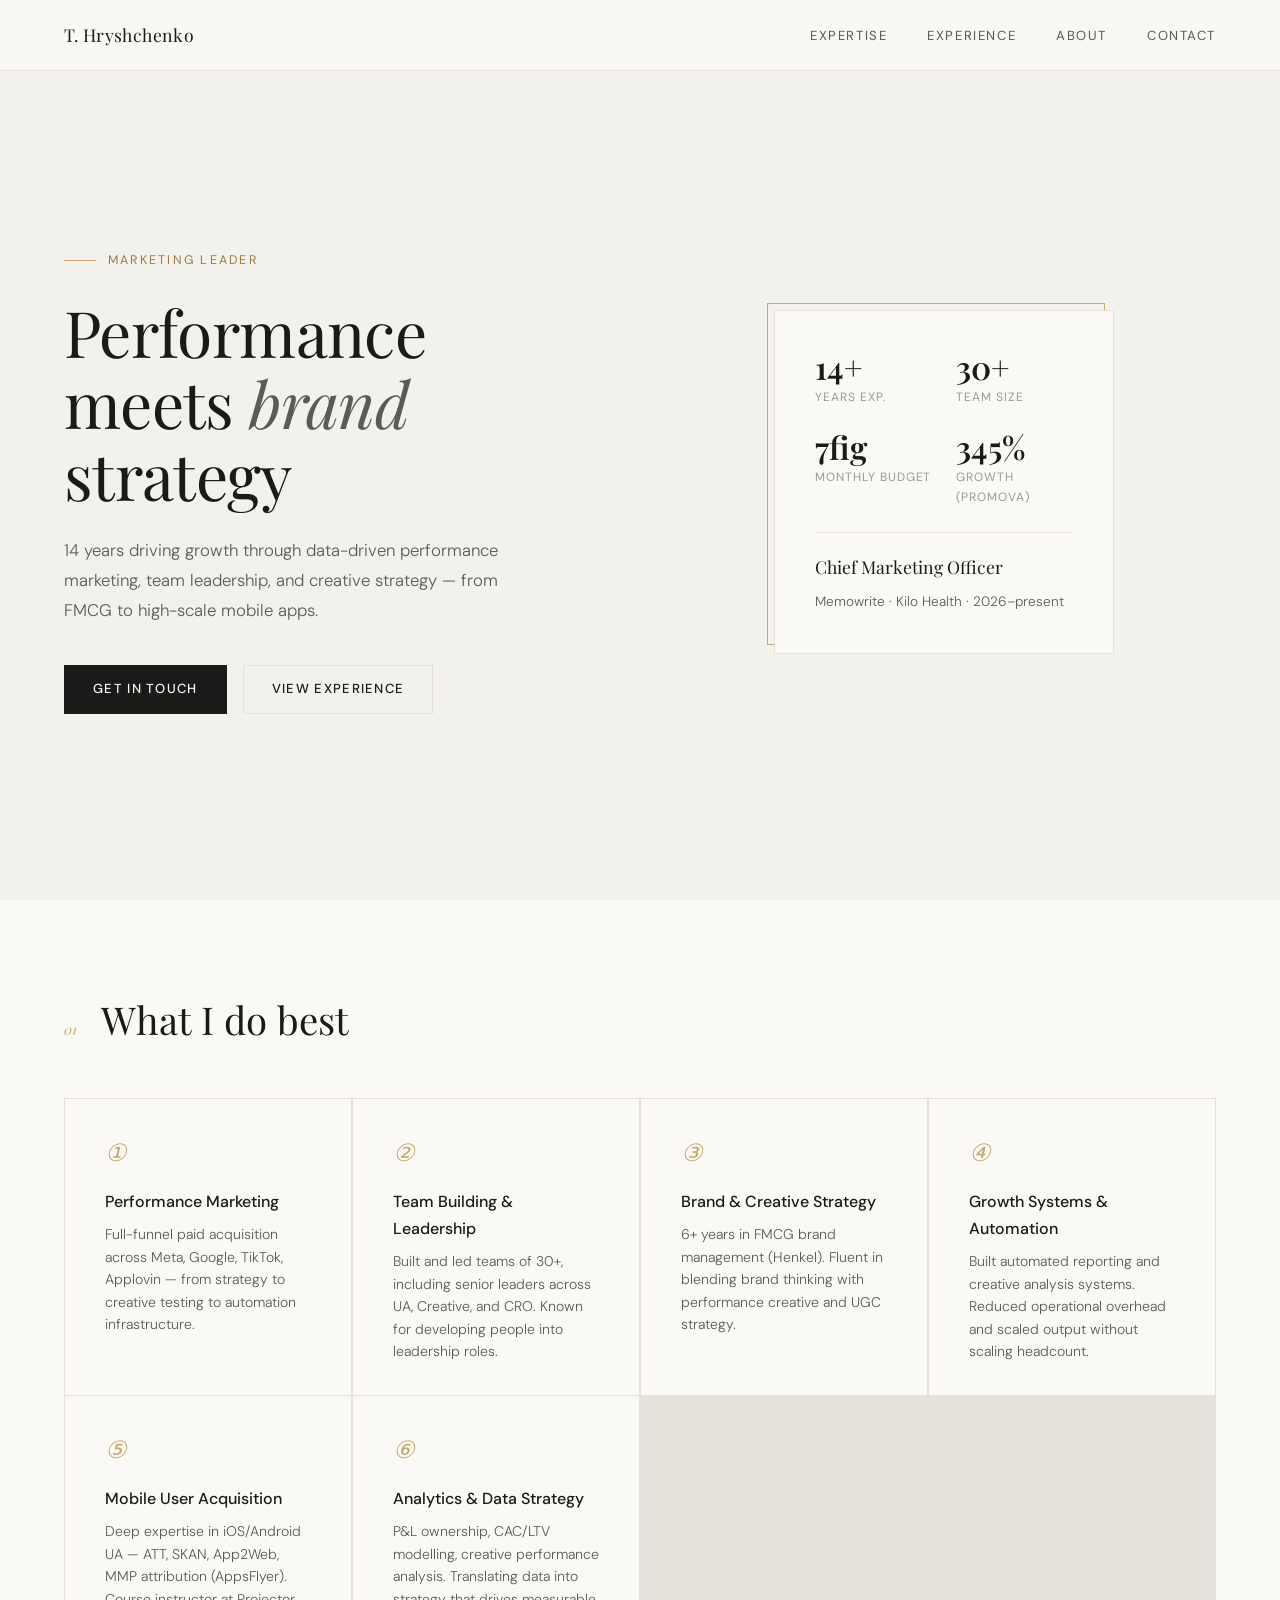
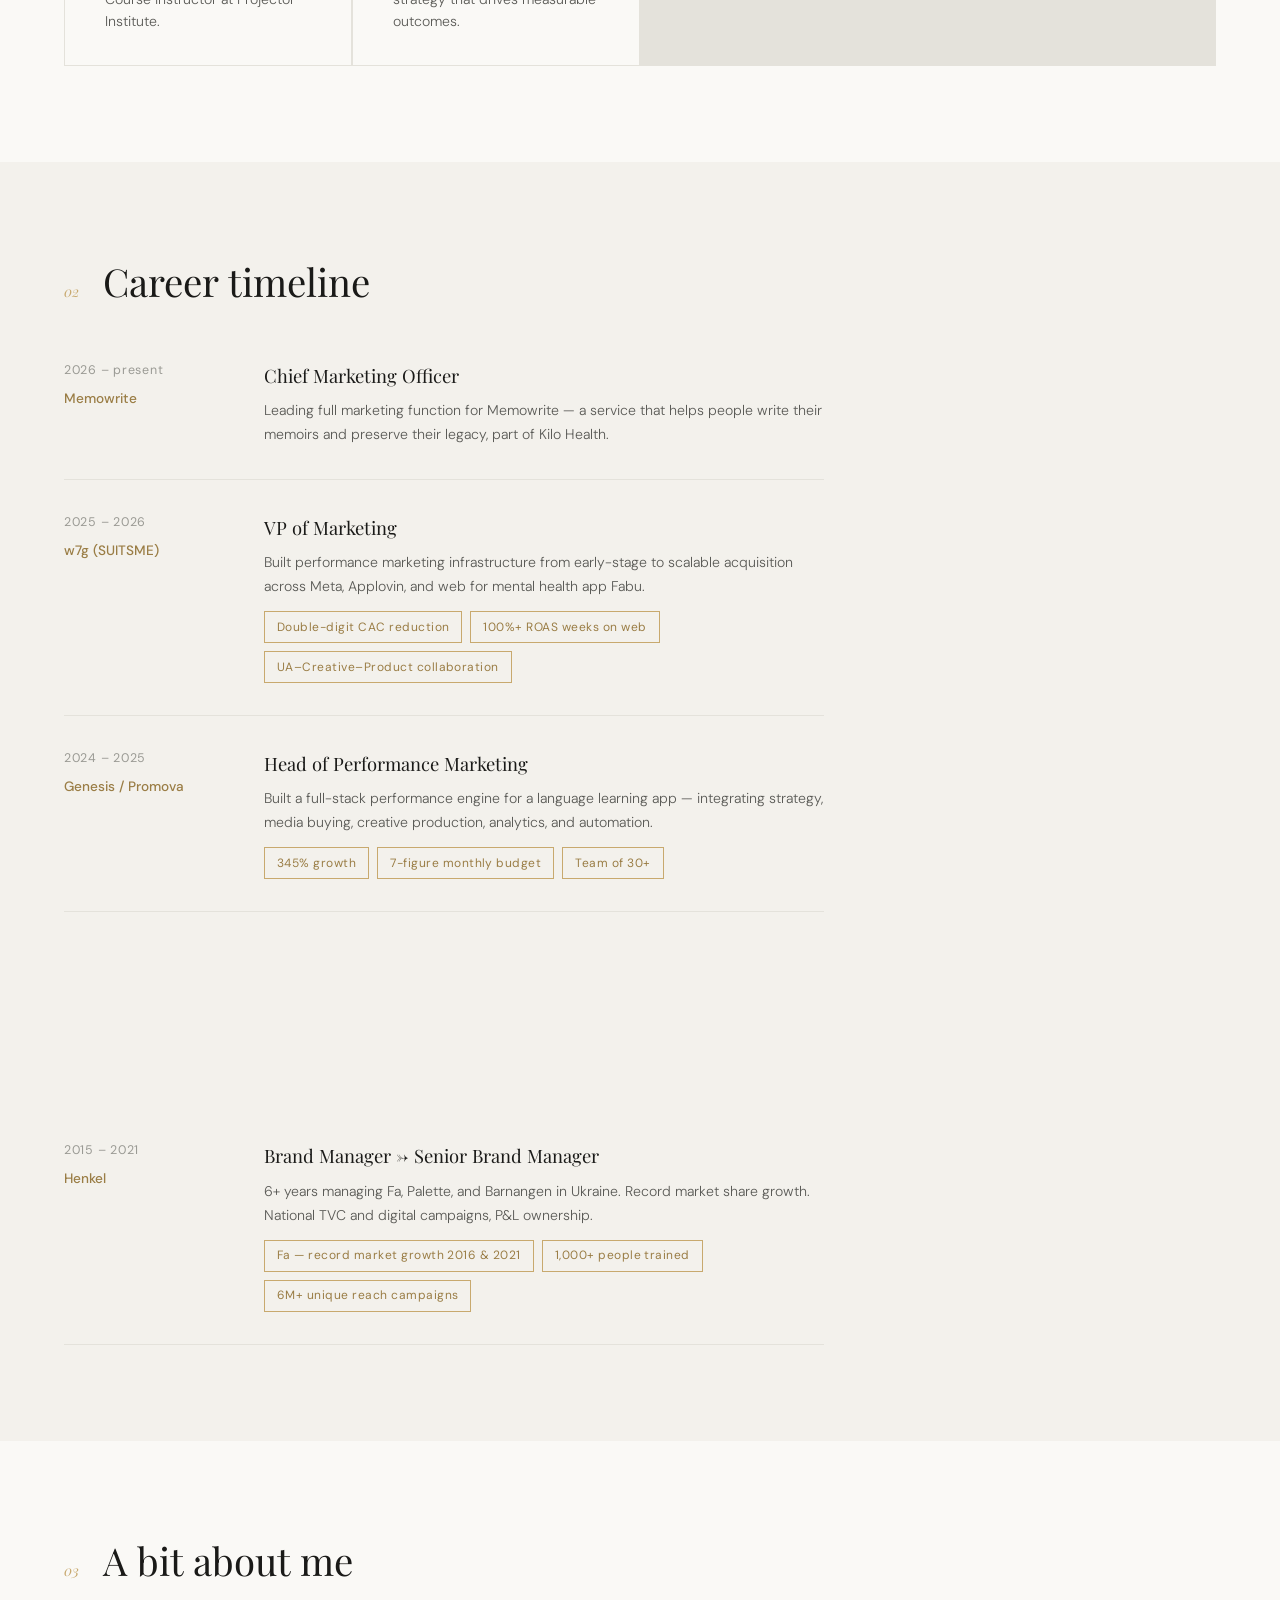
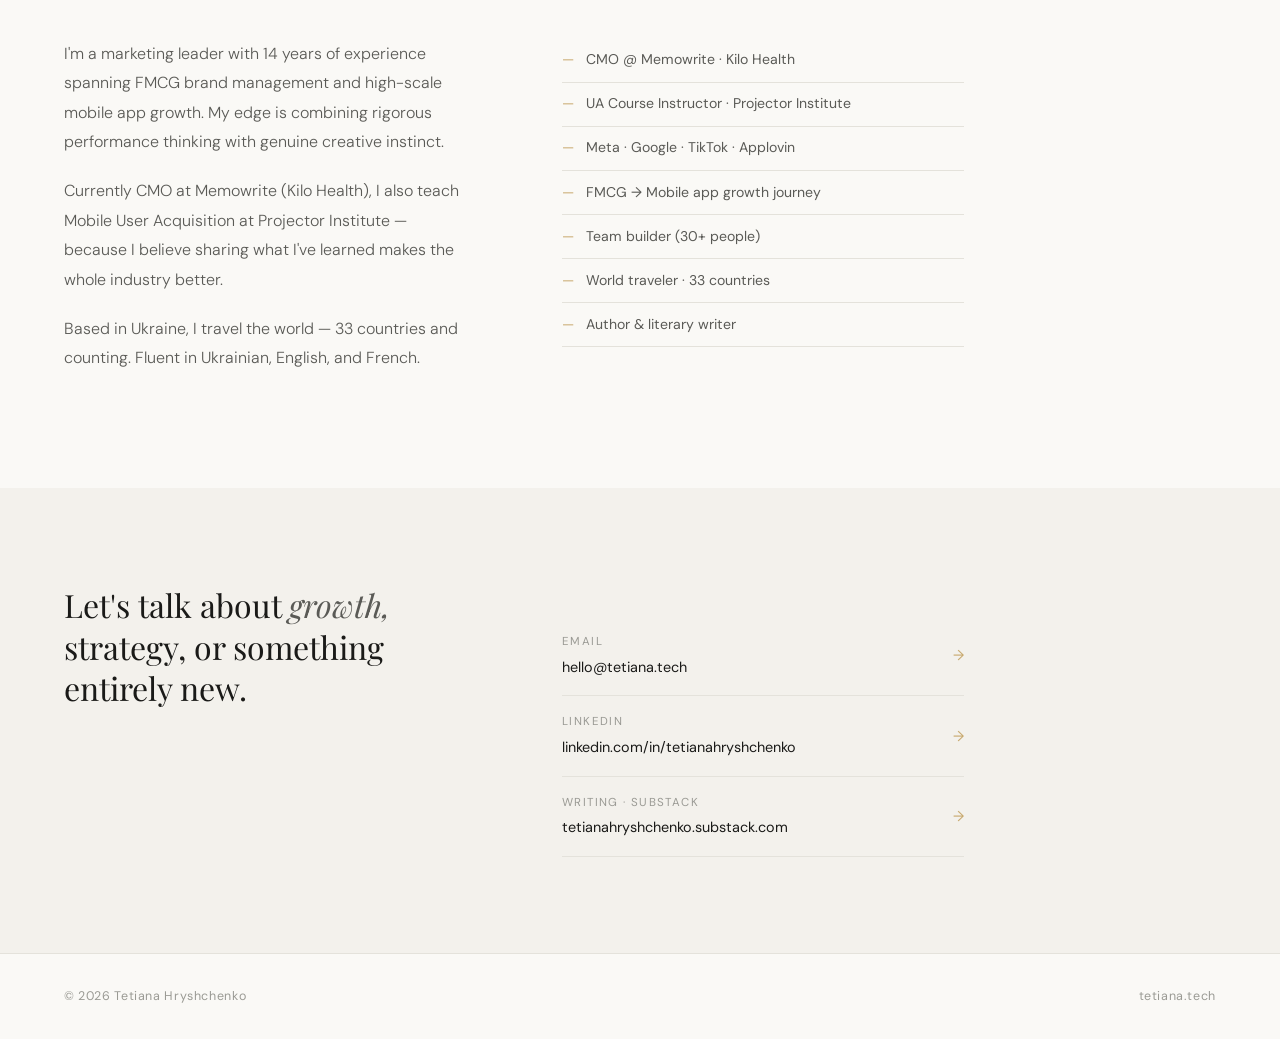
==== commit f0a03de6: "Refocus CuteCat on companionship and hide homepage link until launch" ====
--- a/index.html
+++ b/index.html
@@ -479,7 +479,8 @@
     <li><a href="#experience">Experience</a></li>
     <li><a href="#about">About</a></li>
     <li><a href="#contact">Contact</a></li>
-    <li class="nav-product"><a href="/cutecat/">CuteCat</a></li>
+    <!-- Show after the public App Store release. See docs/cutecat-release.md. -->
+    <li class="nav-product" hidden><a href="/cutecat/">CuteCat</a></li>
   </ul>
 </nav>
 
